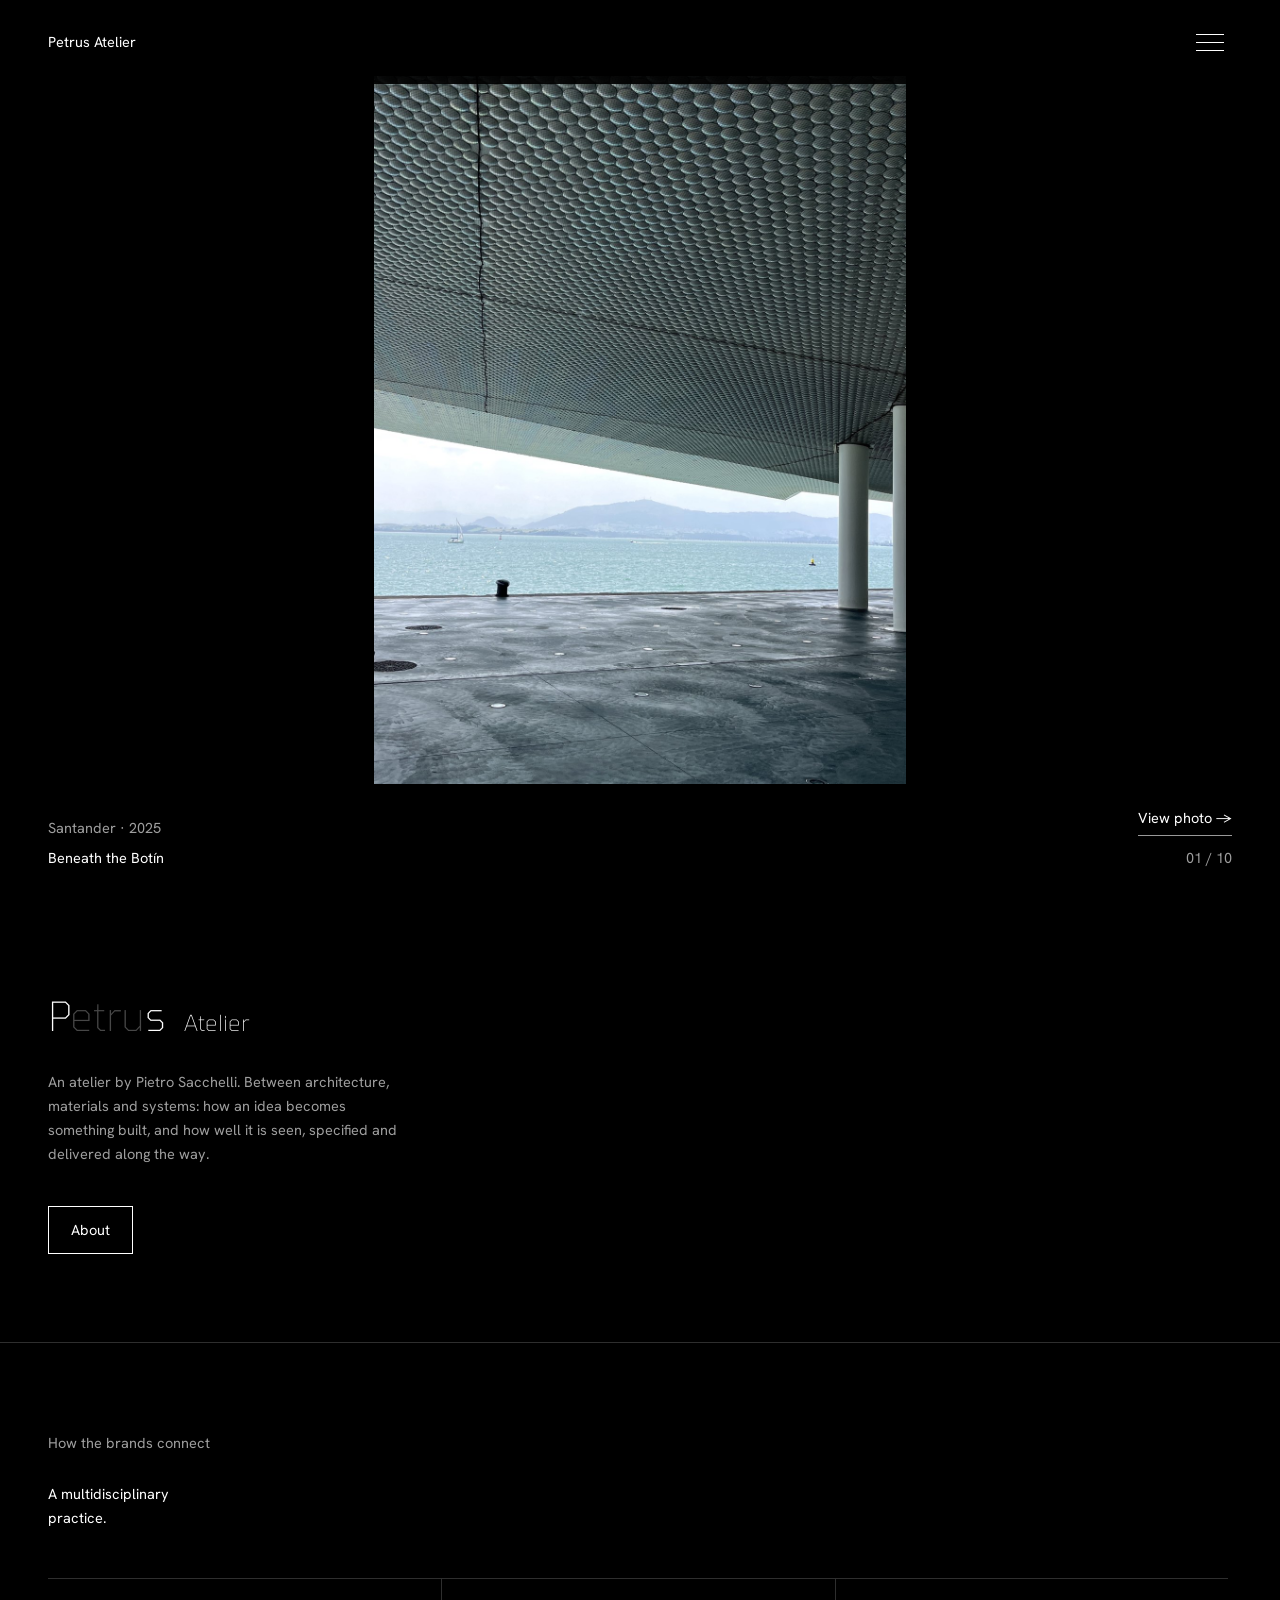
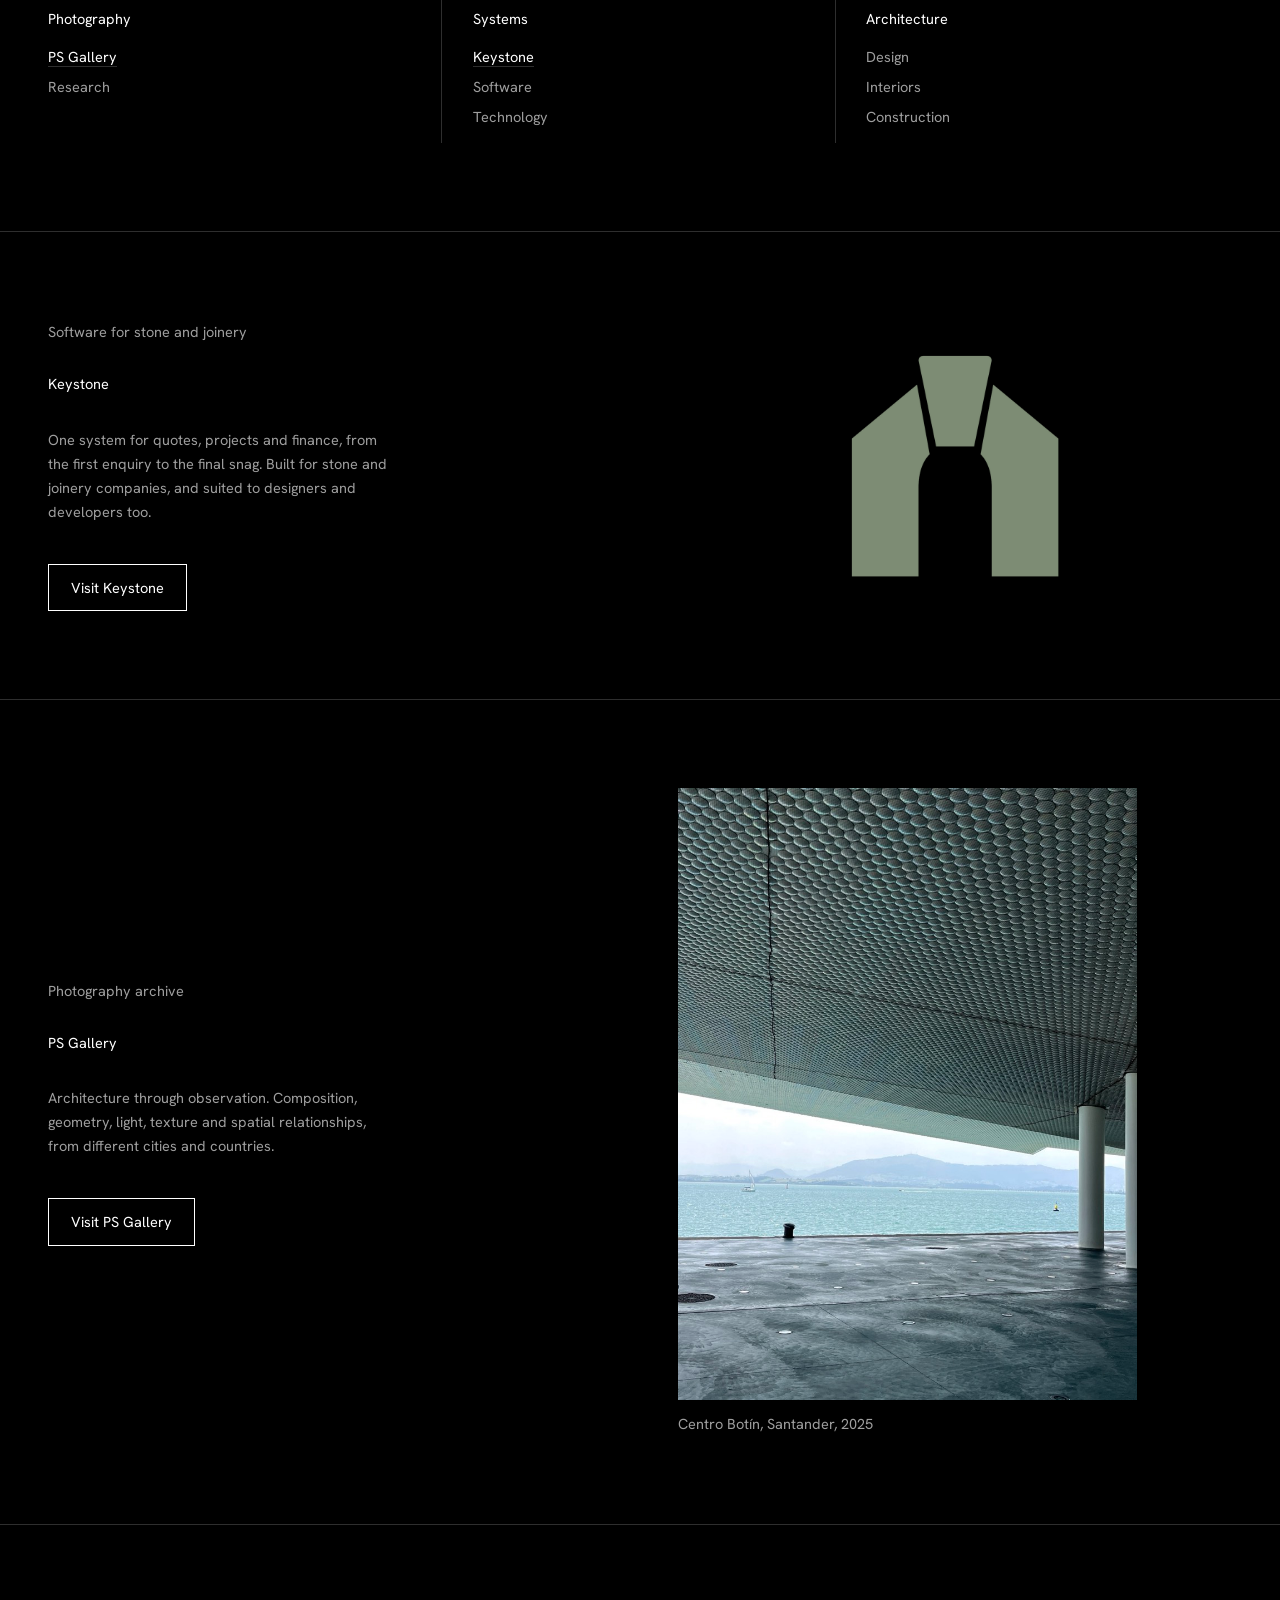
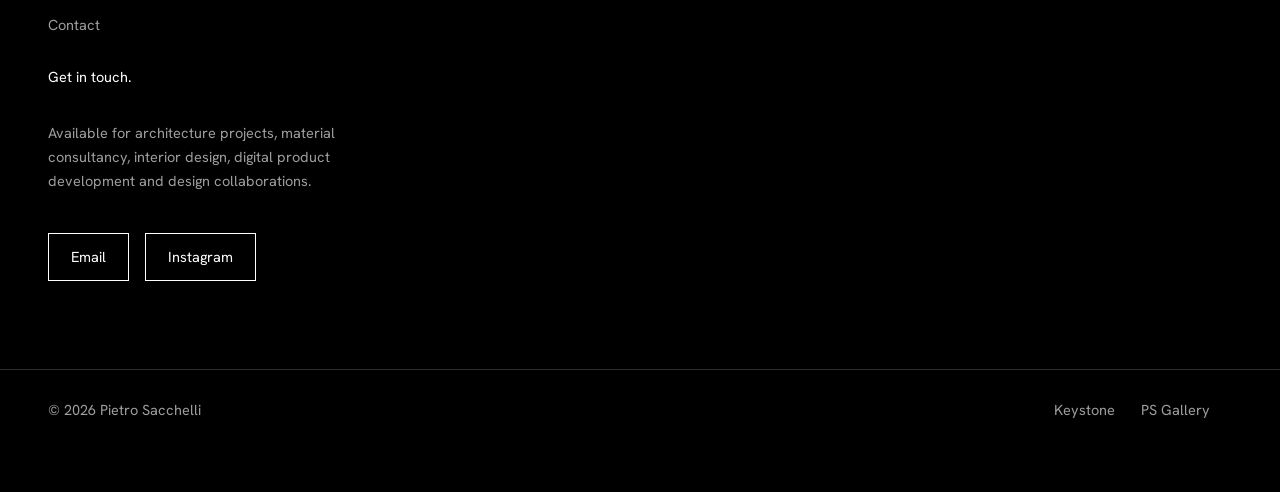
==== index.html @ 9998ed53 "Atelier next to Petrus, same font Co-Authored-By: Claude Sonnet 5.5 <noreply@anthropic.com>" ====
<!DOCTYPE html>
<html lang="en">
<head>
<meta charset="UTF-8">
<meta name="viewport" content="width=device-width, initial-scale=1.0">
<title>Petrus Atelier — Architecture, systems and photography</title>
<meta name="description" content="Petrus Atelier by Pietro Sacchelli: architecture and design, Keystone software for stone and joinery and the PS Gallery photography archive.">
<meta property="og:title" content="Petrus Atelier">
<meta property="og:description" content="Between architecture, materials and systems.">
<meta property="og:image" content="images/ps-gallery-botin.jpg">
<link rel="icon" href="images/keystone-mark.svg">
<link rel="preconnect" href="https://fonts.googleapis.com">
<link rel="preconnect" href="https://fonts.gstatic.com" crossorigin>
<link href="https://fonts.googleapis.com/css2?family=Hanken+Grotesk:wght@200;300;400;500&family=Tomorrow:wght@200&display=swap" rel="stylesheet">
<link rel="stylesheet" href="styles.css?v=19">
</head>
<body class="compact">
<a class="skip" href="#main">Skip to content</a>

<header class="site-header">
  <a class="logo" href="index.html">Petrus Atelier</a>
  <button class="menu-btn" type="button" aria-expanded="false" aria-controls="menu" aria-label="Open menu"><span></span><span></span><span></span></button>
</header>

<nav class="menu" id="menu" aria-label="Menu" inert>
  <ul>
    <li><a href="index.html">Petrus Atelier</a></li>
    <li><a href="about.html">About</a></li>
    <li><a href="#" data-site="keystone">Keystone</a></li>
    <li><a href="#" data-site="psgallery">PS Gallery</a></li>
    <li><a href="index.html#contact">Contact</a></li>
    <li><a class="ext" href="https://www.instagram.com/psgallery.jpg" target="_blank" rel="noopener">Instagram</a></li>
  </ul>
</nav>

<main id="main">
<section class="stage" data-stage aria-roledescription="carousel" aria-label="Photographs by Pietro Sacchelli">
  <div class="stage-imgs" data-imgs>
    <img src="images/slides/01.jpg" alt="Beneath the Botín, Santander" data-name="Beneath the Botín" data-place="Santander · 2025" data-go="/psgallery/photo/santander-01">
    <img src="images/slides/02.jpg" alt="La Casa di Marmo, Milan" data-name="La Casa di Marmo" data-place="Milan · 2026" data-go="/psgallery/photo/milan-01" loading="lazy">
    <img src="images/slides/03.jpg" alt="Future Sink, Milan" data-name="Future Sink" data-place="Milan · 2022" data-go="/psgallery/photo/milan-02" loading="lazy">
    <img src="images/slides/04.jpg" alt="Finlandia Hall, Helsinki" data-name="Finlandia Hall" data-place="Helsinki · 2024" data-go="/psgallery/photo/helsinki-02" loading="lazy">
    <img src="images/slides/05.jpg" alt="A line of light, Naoshima" data-name="A line of light" data-place="Naoshima · 2018" data-go="/psgallery/photo/naoshima-01" loading="lazy">
    <img src="images/slides/06.jpg" alt="Barbican Centre, London" data-name="Barbican Centre" data-place="London · 2024" data-go="/psgallery/photo/london-03" loading="lazy">
    <img src="images/slides/07.jpg" alt="Helsinki Airport, Helsinki" data-name="Helsinki Airport" data-place="Helsinki · 2025" data-go="/psgallery/photo/helsinki-04" loading="lazy">
    <img src="images/slides/08.jpg" alt="Emersa Console, Carrara" data-name="Emersa Console" data-place="Carrara · 2025" data-go="/psgallery/photo/carrara-01" loading="lazy">
    <img src="images/slides/09.jpg" alt="Keeling House, London" data-name="Keeling House" data-place="London · 2024" data-go="/psgallery/photo/london-07" loading="lazy">
    <img src="images/slides/10.jpg" alt="Pine shore, Helsinki" data-name="Pine shore" data-place="Helsinki" data-go="/psgallery/photo/helsinki-01" loading="lazy">
  </div>
  <div class="stage-info">
    <div class="stage-text" data-text>
      <p class="stage-meta" data-meta>Santander · 2025</p>
      <h1 class="stage-title" data-title>Beneath the Botín</h1>
    </div>
    <div class="stage-right">
      <a class="stage-link" data-link href="/psgallery/photo/santander-01">View photo <span aria-hidden="true">→</span></a>
      <p class="stage-count" data-count>01 / 10</p>
    </div>
  </div>
</section>

  <section class="panel" data-caption="Petrus Atelier">
    <div class="inner">
      <h2 class="bigname hero-name fi" aria-label="Petrus Atelier"><span>P</span><span class="dim">etru</span><span>s</span></h2>
      <p class="atelier fi" aria-hidden="true">Atelier</p>
      <p class="text fi">An atelier by Pietro Sacchelli. Between architecture, materials and systems: how an idea becomes something built, and how well it is seen, specified and delivered along the way.</p>
      <a class="btn fi" href="about.html">About</a>
    </div>
  </section>

  <section class="panel" data-caption="How it connects" id="structure">
    <div class="inner wide">
      <p class="eyebrow fi">How the brands connect</p>
      <h2 class="fi">A multidisciplinary practice.</h2>
      <div class="pillars three fi">
        <div><h3>Photography</h3><p><a href="#" data-site="psgallery">PS Gallery</a></p><p>Research</p></div>
        <div><h3>Systems</h3><p><a href="#" data-site="keystone">Keystone</a></p><p>Software</p><p>Technology</p></div>
        <div><h3>Architecture</h3><p>Design</p><p>Interiors</p><p>Construction</p></div>
      </div>
    </div>
  </section>

  <section class="panel" data-caption="Keystone">
    <div class="inner">
      <p class="eyebrow fi">Software for stone and joinery</p>
      <h2 class="fi">Keystone</h2>
      <p class="text fi">One system for quotes, projects and finance, from the first enquiry to the final snag. Built for stone and joinery companies, and suited to designers and developers too.</p>
      <a class="btn fi" href="#" data-site="keystone">Visit Keystone</a>
    </div>
    <figure class="shot mark fi">
      <img src="images/keystone-mark-sage.png" alt="The Keystone logo" width="600" height="640" loading="lazy">
    </figure>
  </section>

  <section class="panel" data-caption="PS Gallery">
    <div class="inner">
      <p class="eyebrow fi">Photography archive</p>
      <h2 class="fi">PS Gallery</h2>
      <p class="text fi">Architecture through observation. Composition, geometry, light, texture and spatial relationships, from different cities and countries.</p>
      <a class="btn fi" href="#" data-site="psgallery">Visit PS Gallery</a>
    </div>
    <figure class="shot fi">
      <img src="images/ps-gallery-botin.jpg" alt="A hexagon-patterned ceiling over a waterfront terrace at the Centro Botín, Santander" width="825" height="1100" loading="lazy">
      <figcaption>Centro Botín, Santander, 2025</figcaption>
    </figure>
  </section>

  <section class="panel" data-caption="Contact" id="contact">
    <div class="inner">
      <p class="eyebrow fi">Contact</p>
      <h2 class="fi">Get in touch.</h2>
      <p class="text fi">Available for architecture projects, material consultancy, interior design, digital product development and design collaborations.</p>
      <a class="btn fi" href="mailto:pietrosacchelli17@gmail.com?subject=Enquiry">Email</a>
      <a class="btn fi" href="https://www.instagram.com/psgallery.jpg" target="_blank" rel="noopener">Instagram</a>
    </div>
  </section>

</main>

<footer>
  <div>© <span id="yr"></span> Pietro Sacchelli</div>
  <div>
    <a href="#" data-site="keystone">Keystone</a>
    <a href="#" data-site="psgallery">PS Gallery</a>
  </div>
</footer>

<script src="main.js?v=11" defer></script>
</body>
</html>
---- styles.css ----
*, *::before, *::after { box-sizing: border-box; margin: 0; padding: 0; }

:root {
  --bg: #000;
  --fg: #fff;
  --mute: rgba(255, 255, 255, 0.62);
  --line: rgba(255, 255, 255, 0.18);
  --font: 'Tomorrow', 'Chakra Petch', system-ui, sans-serif;
  --gutter: clamp(20px, 4vw, 48px);
}

html { scroll-behavior: smooth; scroll-snap-type: y proximity; scroll-padding-top: 72px; }
body {
  background: var(--bg);
  color: var(--fg);
  font-family: var(--font);
  font-weight: 300;
  font-size: 15px;
  letter-spacing: 0.04em;
  line-height: 1.65;
  -webkit-font-smoothing: antialiased;
}
a { color: inherit; }
img { max-width: 100%; display: block; }
:focus-visible { outline: 2px solid var(--fg); outline-offset: 3px; }
::selection { background: var(--fg); color: var(--bg); }
.skip { position: absolute; left: -999px; top: 8px; z-index: 20; background: var(--fg); color: var(--bg); padding: 8px 14px; }
.skip:focus { left: 8px; }

/* Header: small wordmark, minimal nav */
.site-header {
  position: fixed;
  inset: 0 0 auto 0;
  z-index: 10;
  display: flex;
  justify-content: space-between;
  align-items: center;
  gap: 24px;
  padding: 20px var(--gutter);
  background: var(--bg);
  border-bottom: 1px solid var(--line);
}
.logo { text-decoration: none; font-weight: 400; font-size: 15px; letter-spacing: 0.14em; text-transform: uppercase; white-space: nowrap; }
.nav { display: flex; gap: clamp(14px, 2.4vw, 32px); list-style: none; flex-wrap: wrap; justify-content: flex-end; }
.nav a { font-size: 12px; letter-spacing: 0.14em; text-transform: uppercase; text-decoration: none; color: var(--mute); transition: color 0.2s; }
.nav a:hover, .nav a[aria-current="page"] { color: var(--fg); }

/* Full-screen panels, one idea each */
.panel {
  position: relative;
  min-height: 100svh;
  display: flex;
  align-items: center;
  gap: clamp(32px, 6vw, 96px);
  padding: 120px var(--gutter) 110px;
  scroll-snap-align: start;
}
.panel + .panel { border-top: 1px solid var(--line); }
.panel .inner { max-width: 1100px; flex: 1 1 0; min-width: 0; }
.eyebrow { font-size: 12px; letter-spacing: 0.18em; text-transform: uppercase; color: var(--mute); margin-bottom: 28px; }
h1, h2 { font-weight: 200; line-height: 1.02; letter-spacing: -0.01em; }
h1 { font-size: clamp(2.8rem, 8vw, 7.5rem); max-width: 14ch; }
h2 { font-size: clamp(2.4rem, 6.4vw, 5.6rem); max-width: 16ch; }
.panel p.text { margin-top: 32px; max-width: 46ch; font-size: clamp(1rem, 1.5vw, 1.25rem); color: var(--mute); }
.panel p.text + p.text { margin-top: 18px; }
.btn {
  display: inline-block;
  margin-top: 40px;
  padding: 14px 32px;
  border: 1px solid var(--fg);
  font-size: 12px;
  letter-spacing: 0.16em;
  text-transform: uppercase;
  text-decoration: none;
  transition: background 0.25s, color 0.25s;
}
.btn:hover { background: var(--fg); color: var(--bg); }
.btn + .btn { margin-left: 12px; }

/* Identity: four-part structure */
.panel .inner.wide { max-width: 1180px; }
.pillars { display: grid; grid-template-columns: repeat(4, 1fr); border: 1px solid var(--line); margin-top: 48px; }
.pillars > div { padding: 28px; border-right: 1px solid var(--line); }
.pillars > div:last-child { border-right: 0; }
.pillars h3 { font-weight: 300; font-size: clamp(1.3rem, 2vw, 1.7rem); margin-bottom: 18px; }
.pillars p { color: var(--mute); margin: 0 0 6px; font-size: 15px; }
.pillars a { color: var(--fg); text-decoration: none; border-bottom: 1px solid var(--line); }
.pillars a:hover { border-color: var(--fg); }
@media (max-width: 900px) {
  .pillars { grid-template-columns: 1fr 1fr; }
  .pillars > div { border-bottom: 1px solid var(--line); }
  .pillars > div:nth-child(2n) { border-right: 0; }
  .pillars > div:nth-last-child(-n+2) { border-bottom: 0; }
}
@media (max-width: 520px) {
  .pillars { grid-template-columns: 1fr; }
  .pillars > div { border-right: 0; }
  .pillars > div:nth-last-child(2) { border-bottom: 1px solid var(--line); }
}

.shot { flex: 1 1 0; min-width: 0; align-self: center; }
.shot img { width: 100%; max-height: 68svh; object-fit: contain; object-position: left center; }
.shot figcaption { margin-top: 12px; font-size: 12px; letter-spacing: 0.14em; text-transform: uppercase; color: var(--mute); }

/* Studio page list */
.list { list-style: none; border-top: 1px solid var(--line); margin-top: 40px; max-width: 640px; }
.list li { padding: 18px 0; border-bottom: 1px solid var(--line); }
.list strong { font-weight: 400; display: block; }
.list span { color: var(--mute); font-size: 14px; }

/* Caption + counter pinned to the screen bottom, like a slide deck */
.caption {
  position: fixed;
  inset: auto 0 0 0;
  z-index: 10;
  display: grid;
  grid-template-columns: 1fr auto 1fr;
  align-items: end;
  padding: 18px var(--gutter);
  font-size: 12px;
  letter-spacing: 0.14em;
  text-transform: uppercase;
  background: var(--bg);
  border-top: 1px solid var(--line);
  pointer-events: none;
}
.caption span:nth-child(2) { font-variant-numeric: tabular-nums; }
.caption span:last-child { justify-self: end; color: var(--mute); }

/* Reveal */
.fi { opacity: 0; transform: translateY(18px); transition: opacity 0.8s ease, transform 0.8s ease; }
.fi.v { opacity: 1; transform: none; }

footer { padding: 28px var(--gutter) 70px; border-top: 1px solid var(--line); display: flex; flex-wrap: wrap; gap: 16px 28px; justify-content: space-between; font-size: 12px; letter-spacing: 0.14em; text-transform: uppercase; color: var(--mute); }
footer a { text-decoration: none; margin-right: 22px; }
footer a:hover { color: var(--fg); }

@media (prefers-reduced-motion: reduce) {
  html { scroll-behavior: auto; scroll-snap-type: none; }
  .fi { opacity: 1; transform: none; transition: none; }
}
@media (max-width: 900px) {
  .panel { flex-direction: column; align-items: flex-start; justify-content: center; }
  .shot { align-self: stretch; }
  .shot img { max-height: 32svh; }
  .panel { padding-bottom: 130px; }
}
@media (max-width: 700px) {
  html { scroll-padding-top: 110px; }
  .site-header { flex-direction: column; align-items: flex-start; gap: 10px; padding: 14px var(--gutter); }
  .nav { justify-content: flex-start; gap: 14px; }
  .panel { padding-top: 130px; }
  .caption span:last-child { display: none; }
  .caption { grid-template-columns: 1fr auto; }
  .btn + .btn { margin-left: 0; margin-top: 16px; }
}

/* Keystone panel: the logo, centred, instead of a screenshot */
.shot.mark { display: flex; align-items: center; justify-content: center; }
.shot.mark img { width: auto; max-width: 100%; height: min(26svh, 230px); object-fit: contain; object-position: center; }
@media (max-width: 900px) { .shot.mark img { height: 16svh; } .shot.mark { justify-content: flex-start; } }

.shot.mark img{max-height:50svh;width:auto;margin:0 auto}

/* The name: PETRUS, with P and S standing out and ETRU receding */
.bigname{font-weight:200;font-size:clamp(4.2rem,19vw,17rem);line-height:.9;letter-spacing:.01em;max-width:none;margin:8px 0 36px}
.bigname .dim{color:rgba(255,255,255,.28)}
.parts{display:grid;grid-template-columns:1fr 2fr 1fr;gap:clamp(16px,3vw,48px);margin:0 0 40px}
.parts div{border-top:1px solid var(--line);padding-top:14px}
.parts dt{font-family:var(--mono);font-size:11px;letter-spacing:.14em;text-transform:uppercase;color:var(--fg)}
.parts dd{margin:8px 0 0;color:var(--mute);max-width:42ch}
.panel p.text strong,.panel p.text b{font-weight:400;color:var(--fg)}
.eco{list-style:none;margin:36px 0 0;border-top:1px solid var(--line);max-width:900px}
.eco li{display:grid;grid-template-columns:220px 1fr;gap:24px;padding:16px 0;border-bottom:1px solid var(--line)}
.eco b{font-weight:400}
.eco span{color:var(--mute)}
@media (max-width:700px){.parts{grid-template-columns:1fr}.eco li{grid-template-columns:1fr;gap:4px}}

.eco a{color:var(--fg);text-decoration:none;border-bottom:1px solid var(--line)}
.eco a:hover{border-color:var(--fg)}

h2.bigname{font-size:clamp(4.2rem,19vw,17rem);max-width:none}
.parts.three{grid-template-columns:repeat(3,1fr)}
@media (max-width:700px){.parts.three{grid-template-columns:1fr}}

/* Dot cursor on devices with a mouse; touch screens keep normal behaviour */
.dot{position:fixed;left:0;top:0;width:10px;height:10px;margin:-5px 0 0 -5px;border-radius:50%;background:#fff;mix-blend-mode:difference;pointer-events:none;z-index:100;opacity:0;transition:width .2s,height .2s,margin .2s,opacity .2s}
.dot.on{opacity:1}
.dot.big{width:22px;height:22px;margin:-11px 0 0 -11px}
@media (hover:hover) and (pointer:fine){html.has-dot,html.has-dot *{cursor:none!important}}
@media (hover:none),(pointer:coarse){.dot{display:none}}

/* Phones: one compact menu row, more room above the first line */
@media (max-width:700px){
  .site-header{gap:6px;padding:12px var(--gutter) 10px}
  .nav{flex-wrap:nowrap;overflow-x:auto;gap:12px;width:100%;scrollbar-width:none;-webkit-overflow-scrolling:touch;justify-content:space-between}
  .nav::-webkit-scrollbar{display:none}
  .nav a{font-size:10.5px;letter-spacing:.07em;white-space:nowrap}
  .panel{padding-top:130px;padding-bottom:100px}
  h1{font-size:clamp(2.6rem,13vw,4rem)}
  .bigname{font-size:clamp(3.6rem,24vw,8rem)}
}

/* Less empty black: pages with short text size their panels to the content */
body.compact .panel{min-height:0;padding-block:clamp(72px,10vw,112px)}
body.compact main > .panel:first-child{padding-top:clamp(120px,16vw,170px)}
@media (max-width:700px){
  .panel{min-height:0;padding-bottom:72px}
  main > .panel:first-child{min-height:60svh}
}

.pillars.three{grid-template-columns:repeat(3,1fr)}
@media (max-width:900px){.pillars.three{grid-template-columns:1fr}.pillars.three > div{border-right:0;border-bottom:1px solid var(--line)}.pillars.three > div:last-child{border-bottom:0}}

/* Home opens with the name */
.hero-name{margin:8px 0 18px}
.atelier{font-size:clamp(1rem,2.2vw,1.8rem);letter-spacing:.62em;text-transform:uppercase;color:var(--mute);margin:0 0 36px .1em}

/* Tomorrow runs wider than Jost, so the large type is set smaller */
h1{font-size:clamp(2.2rem,5.4vw,4.4rem)}
h2{font-size:clamp(1.9rem,4vw,3.2rem)}
.bigname,h2.bigname{font-size:clamp(3rem,10vw,8rem)}
.atelier{font-size:clamp(.85rem,1.6vw,1.3rem)}
.panel p.text{font-size:clamp(.95rem,1.25vw,1.1rem)}
@media (max-width:700px){h1{font-size:clamp(2rem,9vw,2.8rem)}h2{font-size:clamp(1.7rem,7vw,2.3rem)}.bigname,h2.bigname{font-size:clamp(3rem,17vw,5rem)}}

/* Smaller text and logo */
body{font-size:14px}
.logo{font-size:13px}
.nav a,.caption,footer,.eyebrow{font-size:11px}
.btn{font-size:11px;padding:12px 26px}
.bigname,h2.bigname{font-size:clamp(2.6rem,8vw,6.2rem)}
h1{font-size:clamp(2rem,4.6vw,3.6rem)}
h2{font-size:clamp(1.7rem,3.4vw,2.7rem)}
.panel p.text{font-size:clamp(.9rem,1.1vw,1rem)}
@media (max-width:700px){.bigname,h2.bigname{font-size:clamp(2.6rem,14vw,4rem)}h1{font-size:clamp(1.8rem,8vw,2.4rem)}h2{font-size:clamp(1.5rem,6vw,2rem)}}

/* Text smaller in general */
body{font-size:13px;line-height:1.6}
.logo{font-size:12px}
.nav a,.caption,footer,.eyebrow{font-size:10.5px}
.btn{font-size:10.5px;padding:11px 22px}
.panel p.text{font-size:clamp(.82rem,.95vw,.92rem);max-width:44ch}
.eco li,.parts dd,.pillars p{font-size:13px}
h1{font-size:clamp(1.8rem,4vw,3rem)}
h2{font-size:clamp(1.5rem,3vw,2.3rem)}
.bigname,h2.bigname{font-size:clamp(2.4rem,7vw,5.2rem)}
.atelier{font-size:clamp(.75rem,1.3vw,1.05rem)}
.pillars h3{font-size:clamp(1.05rem,1.5vw,1.3rem)}
@media (max-width:700px){h1{font-size:clamp(1.7rem,7.5vw,2.2rem)}h2{font-size:clamp(1.4rem,5.6vw,1.8rem)}.bigname,h2.bigname{font-size:clamp(2.4rem,13vw,3.6rem)}}

/* Home: sections fit their content, so there is less empty scrolling */
body.compact main > .panel:first-child{min-height:78svh;display:flex;align-items:center}
body.compact .panel{padding-block:clamp(56px,8vw,88px)}
body.compact main > .panel:first-child{padding-top:clamp(110px,14vw,150px)}

/* Photo beside the name, so the right side is not empty */
.hero-shot{align-self:center;display:flex;flex-direction:column;align-items:flex-end}
.hero-shot img{width:auto;max-width:100%;max-height:62svh;object-fit:contain;object-position:right center}
.hero-shot figcaption{text-align:right}
@media (max-width:900px){.hero-shot{align-items:flex-start}.hero-shot img{max-height:42svh;object-position:left center}.hero-shot figcaption{text-align:left}}

/* Photograph pile beside the name, like the CAKE project list: each new photo lands on top at its own
   spot, same size and sharp, and the earlier ones stay behind it */
.stack-wrap{flex:0 0 auto;width:min(30vw,340px);align-self:center;margin-left:auto}
.stack{position:relative;aspect-ratio:4/5.1;cursor:pointer}
.stack img{position:absolute;width:74%;aspect-ratio:3/4;height:auto;object-fit:cover;opacity:0;clip-path:inset(0)}
.stack img.is-enter{opacity:1;clip-path:inset(100% 0 0 0);transition:none}
.stack img.is-in{opacity:1;clip-path:inset(0);transition:clip-path 1s cubic-bezier(.7,0,.2,1)}
.stack img.is-out{opacity:0;transition:opacity .7s ease}
.stack-cap{display:flex;justify-content:space-between;gap:12px;margin:10px 0 0;font-size:10.5px;letter-spacing:.1em;text-transform:uppercase;color:var(--mute)}
@media (prefers-reduced-motion:reduce){.stack img{transition:none!important}}
@media (max-width:900px){.stack-wrap{width:min(70vw,300px);margin-left:0}}

/* ---- Menu: three lines open a full black page ---- */
.site-header{border-bottom:0;background:rgba(0,0,0,.92);z-index:110}
body.menu-open .site-header{background:transparent}
.menu-btn{background:none;border:0;color:var(--fg);width:44px;height:44px;display:grid;place-content:center;gap:7px;cursor:pointer}
.menu-btn span{display:block;width:28px;height:1px;background:currentColor;transition:transform .3s ease,opacity .3s ease}
.menu-btn[aria-expanded="true"] span:nth-child(1){transform:translateY(8px) rotate(45deg)}
.menu-btn[aria-expanded="true"] span:nth-child(2){opacity:0}
.menu-btn[aria-expanded="true"] span:nth-child(3){transform:translateY(-8px) rotate(-45deg)}
.menu{position:fixed;inset:0;z-index:100;background:#000;display:flex;align-items:center;padding:88px var(--gutter) 48px;opacity:0;visibility:hidden;transition:opacity .35s ease,visibility .35s}
body.menu-open .menu{opacity:1;visibility:visible}
body.menu-open{overflow:hidden}
.menu ul{list-style:none}
.menu a{display:inline-block;text-decoration:none;font-weight:200;font-size:clamp(2.2rem,7vw,5rem);line-height:1.2;letter-spacing:-.01em;color:var(--mute);transition:color .2s}
.menu a:hover,.menu a:focus-visible{color:var(--fg)}
.menu a.ext::after{content:" ↗";font-size:.38em;vertical-align:.7em}
@media (max-width:700px){
  .site-header{flex-direction:row;align-items:center;gap:12px;padding:8px var(--gutter)}
}

/* ---- Photo stage: one photograph on a white mat, changing, with its name ---- */
.stage{height:100svh;min-height:540px;padding:76px var(--gutter) 0;display:flex;flex-direction:column}
.stage-imgs{position:relative;flex:1;min-height:0}
.stage-imgs img{position:absolute;inset:0;margin:auto;width:auto;height:auto;max-width:100%;max-height:100%;box-sizing:border-box;padding:clamp(10px,1.5vw,20px);background:#fff;opacity:0;transform:translateX(28px);transition:opacity 1.1s ease,transform 1.6s cubic-bezier(.2,.7,.2,1);cursor:pointer}
.stage-imgs img.on{opacity:1;transform:none}
.stage-imgs img.off{opacity:0;transform:translateX(-28px)}
.stage-info{display:grid;grid-template-columns:1fr auto;gap:10px 32px;align-items:end;padding:22px 0 30px}
.stage-text{transition:opacity .35s ease}
.stage-text.swap{opacity:0}
.stage-meta{font-size:12px;letter-spacing:.14em;text-transform:uppercase;color:var(--mute)}
.stage-title{font-size:clamp(1.7rem,3.4vw,2.9rem);font-weight:200;line-height:1.1;letter-spacing:-.01em;margin-top:6px}
.stage-right{display:flex;flex-direction:column;align-items:flex-end;gap:10px}
.stage-link{font-size:12px;letter-spacing:.14em;text-transform:uppercase;text-decoration:none;border-bottom:1px solid rgba(255,255,255,.6);padding-bottom:5px;white-space:nowrap}
.stage-link:hover{border-color:#fff}
.stage-count{font-size:12px;letter-spacing:.1em;color:var(--mute);font-variant-numeric:tabular-nums}
@media (max-width:700px){.stage{padding-top:64px}.stage-info{grid-template-columns:1fr;gap:14px}.stage-right{flex-direction:row;justify-content:space-between;align-items:baseline;width:100%}}
@media (prefers-reduced-motion:reduce){.stage-imgs img,.stage-text{transition:none}}

/* Smaller menu and stage type */
.menu a{font-size:clamp(1.5rem,3.2vw,2.3rem);line-height:1.5}
.stage-title{font-size:clamp(1.3rem,2.3vw,2rem)}
.logo{font-size:12px}

/* Easy scrolling: no snapping, the page just flows */
html{scroll-snap-type:none;scroll-behavior:smooth}
.panel{scroll-snap-align:none}

/* Multidisciplinary practice: always a horizontal row of three */
.pillars.three{grid-template-columns:repeat(3,1fr);border:0;border-top:1px solid var(--line)}
.pillars.three > div{padding:28px clamp(10px,2.4vw,32px) 8px 0;border-right:0;border-bottom:0}
.pillars.three > div + div{padding-left:clamp(10px,2.4vw,32px);border-left:1px solid var(--line)}
.pillars.three h3{font-size:clamp(.95rem,3.4vw,1.5rem);margin-bottom:14px}
.pillars.three p{font-size:clamp(.78rem,2.6vw,.95rem)}
.stage-imgs img{padding:0;background:none}

/* Cursor dot: always visible, on dark and light photographs */
.dot{mix-blend-mode:normal;background:#fff;box-shadow:0 0 0 1.5px rgba(0,0,0,.75)}

/* Normal cursor everywhere */
.dot{display:none!important}
html.has-dot,html.has-dot *{cursor:auto!important}
a,button,summary,[role=button],.stage-imgs img{cursor:pointer!important}

/* Type: Hanken Grotesk, one size for everything (like reefturner.studio), plain and unspaced */
:root{--font:'Hanken Grotesk','Inter',system-ui,sans-serif}
body{font-family:var(--font)}
body *:not(.bigname):not(.bigname *):not(.atelier):not(svg):not(svg *){font-family:var(--font);font-size:14.5px!important;line-height:1.65!important;letter-spacing:0!important;text-transform:none!important;font-weight:400!important}
.bigname,.atelier{font-family:var(--font);letter-spacing:0}
.stage-title{max-width:none!important}

/* Petrus: mixed case, 40px, thin Tomorrow letters, "etru" dim */
.bigname,h2.bigname,h1.bigname{font-family:'Tomorrow','Chakra Petch',system-ui,sans-serif;font-weight:200!important;font-size:40px!important;line-height:1.05;letter-spacing:0}
.bigname .dim{font-size:1em}

/* A bit smaller, and no all-caps anywhere */
.atelier{text-transform:none!important;letter-spacing:.02em!important}

/* Atelier line a bit bigger */
.atelier{font-size:22px!important;line-height:1.2}

/* Atelier sits next to Petrus on the same line */
.hero-name{display:inline-block!important;margin:6px 14px 0 0!important;vertical-align:baseline}
.atelier{display:inline-block!important;margin:0 0 0 0!important;vertical-align:baseline}
.atelier + .text{margin-top:28px}
.atelier{font-family:'Tomorrow','Chakra Petch',system-ui,sans-serif!important;font-weight:200!important;letter-spacing:0!important;color:var(--fg)}
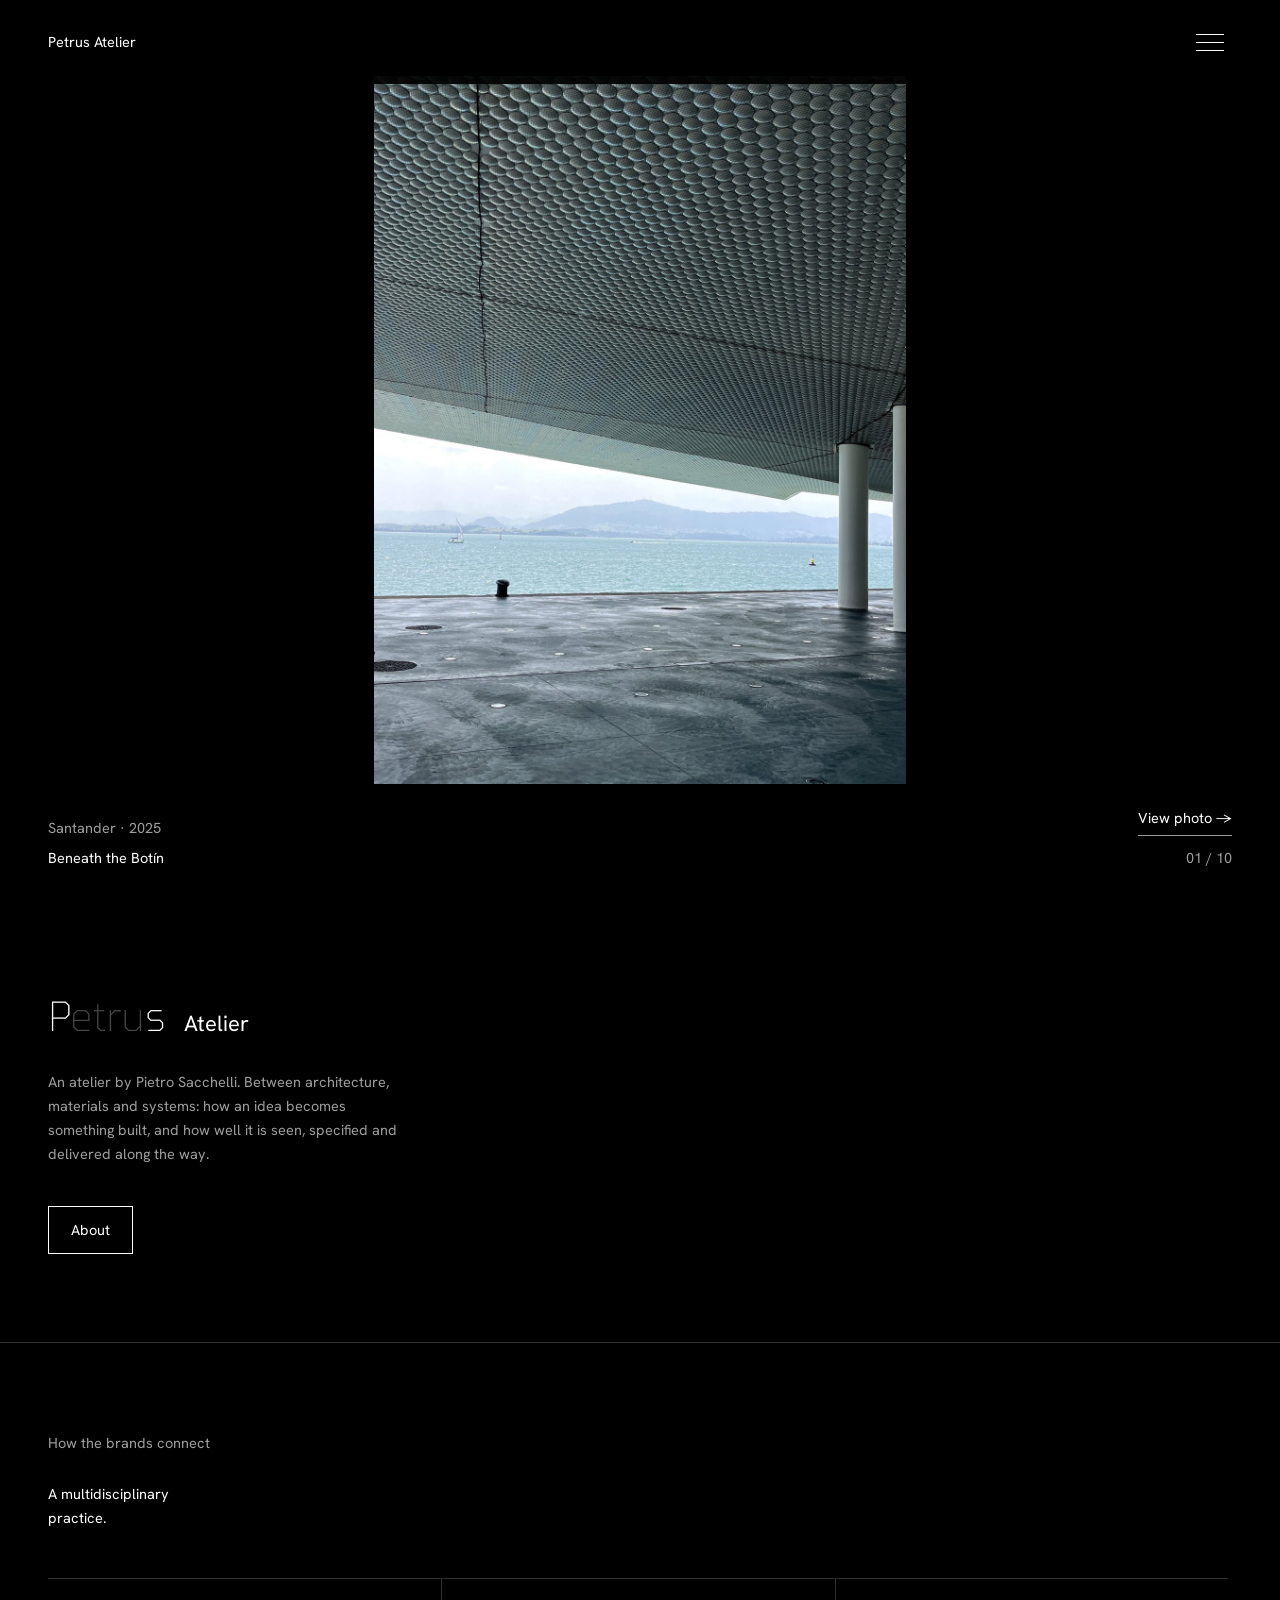
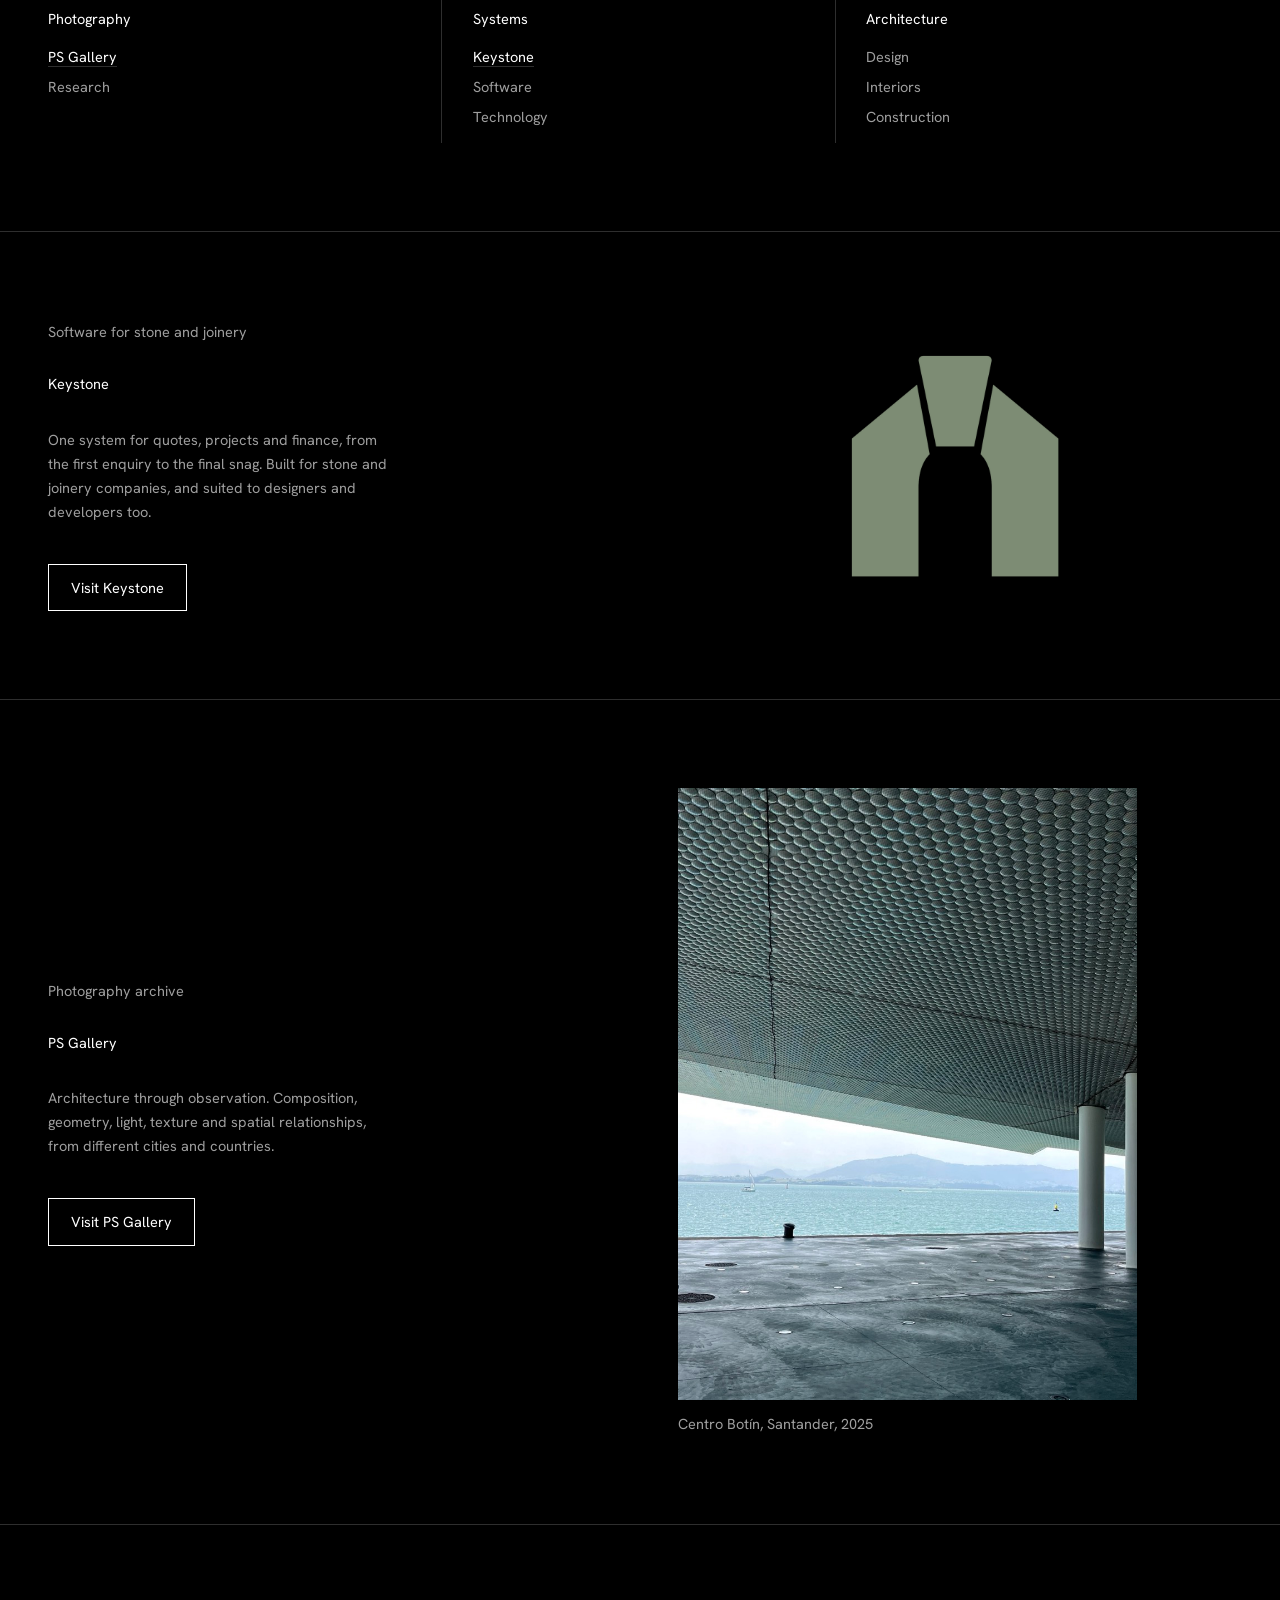
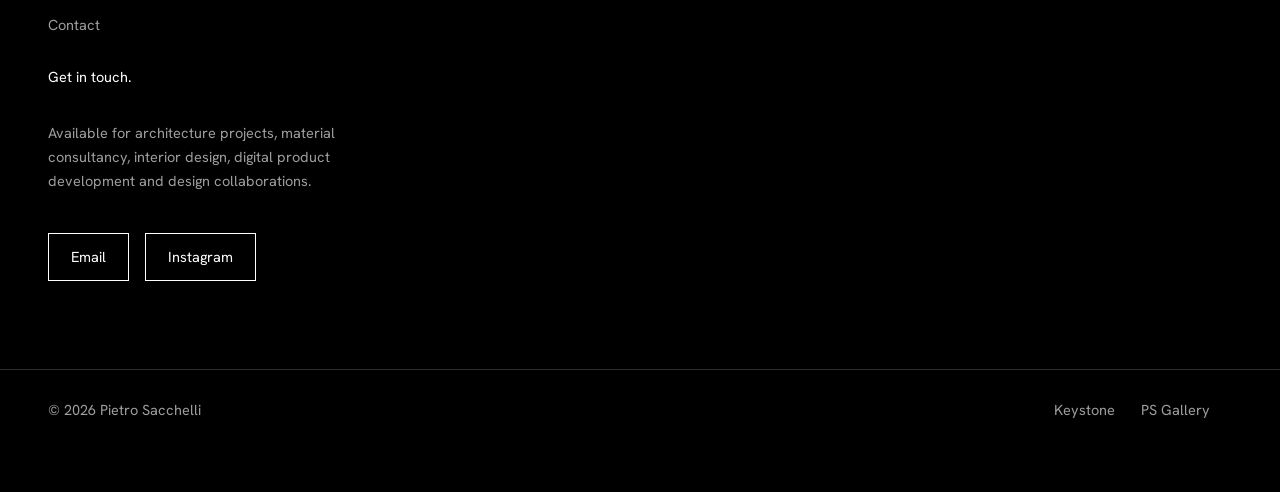
==== commit 54846b1f: "Atelier in the body font Co-Authored-By: Claude Sonnet 5.5 <noreply@anthropic.com>" ====
--- a/index.html
+++ b/index.html
@@ -12,7 +12,7 @@
 <link rel="preconnect" href="https://fonts.googleapis.com">
 <link rel="preconnect" href="https://fonts.gstatic.com" crossorigin>
 <link href="https://fonts.googleapis.com/css2?family=Hanken+Grotesk:wght@200;300;400;500&family=Tomorrow:wght@200&display=swap" rel="stylesheet">
-<link rel="stylesheet" href="styles.css?v=19">
+<link rel="stylesheet" href="styles.css?v=20">
 </head>
 <body class="compact">
 <a class="skip" href="#main">Skip to content</a>
--- a/styles.css
+++ b/styles.css
@@ -355,4 +355,4 @@
 .hero-name{display:inline-block!important;margin:6px 14px 0 0!important;vertical-align:baseline}
 .atelier{display:inline-block!important;margin:0 0 0 0!important;vertical-align:baseline}
 .atelier + .text{margin-top:28px}
-.atelier{font-family:'Tomorrow','Chakra Petch',system-ui,sans-serif!important;font-weight:200!important;letter-spacing:0!important;color:var(--fg)}
+.atelier{font-family:var(--font)!important;font-weight:400!important;letter-spacing:0!important;color:var(--fg)}
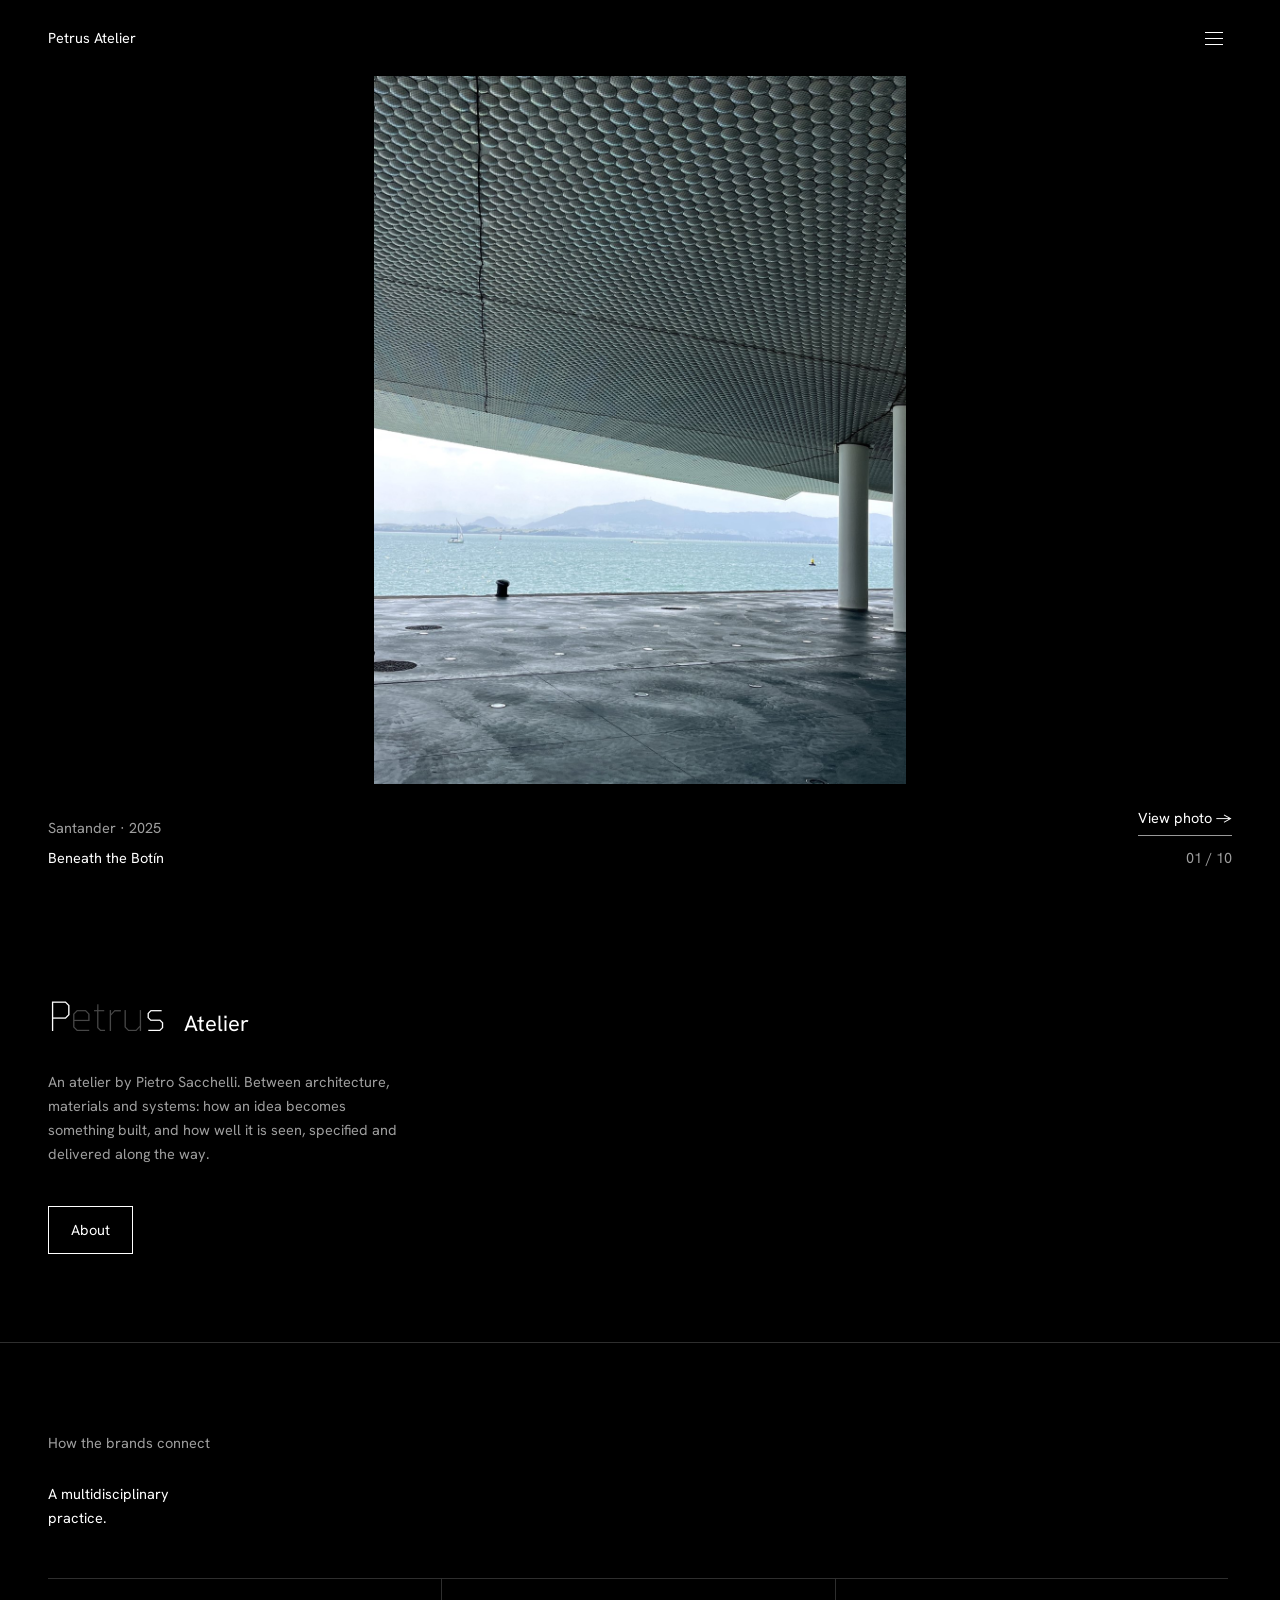
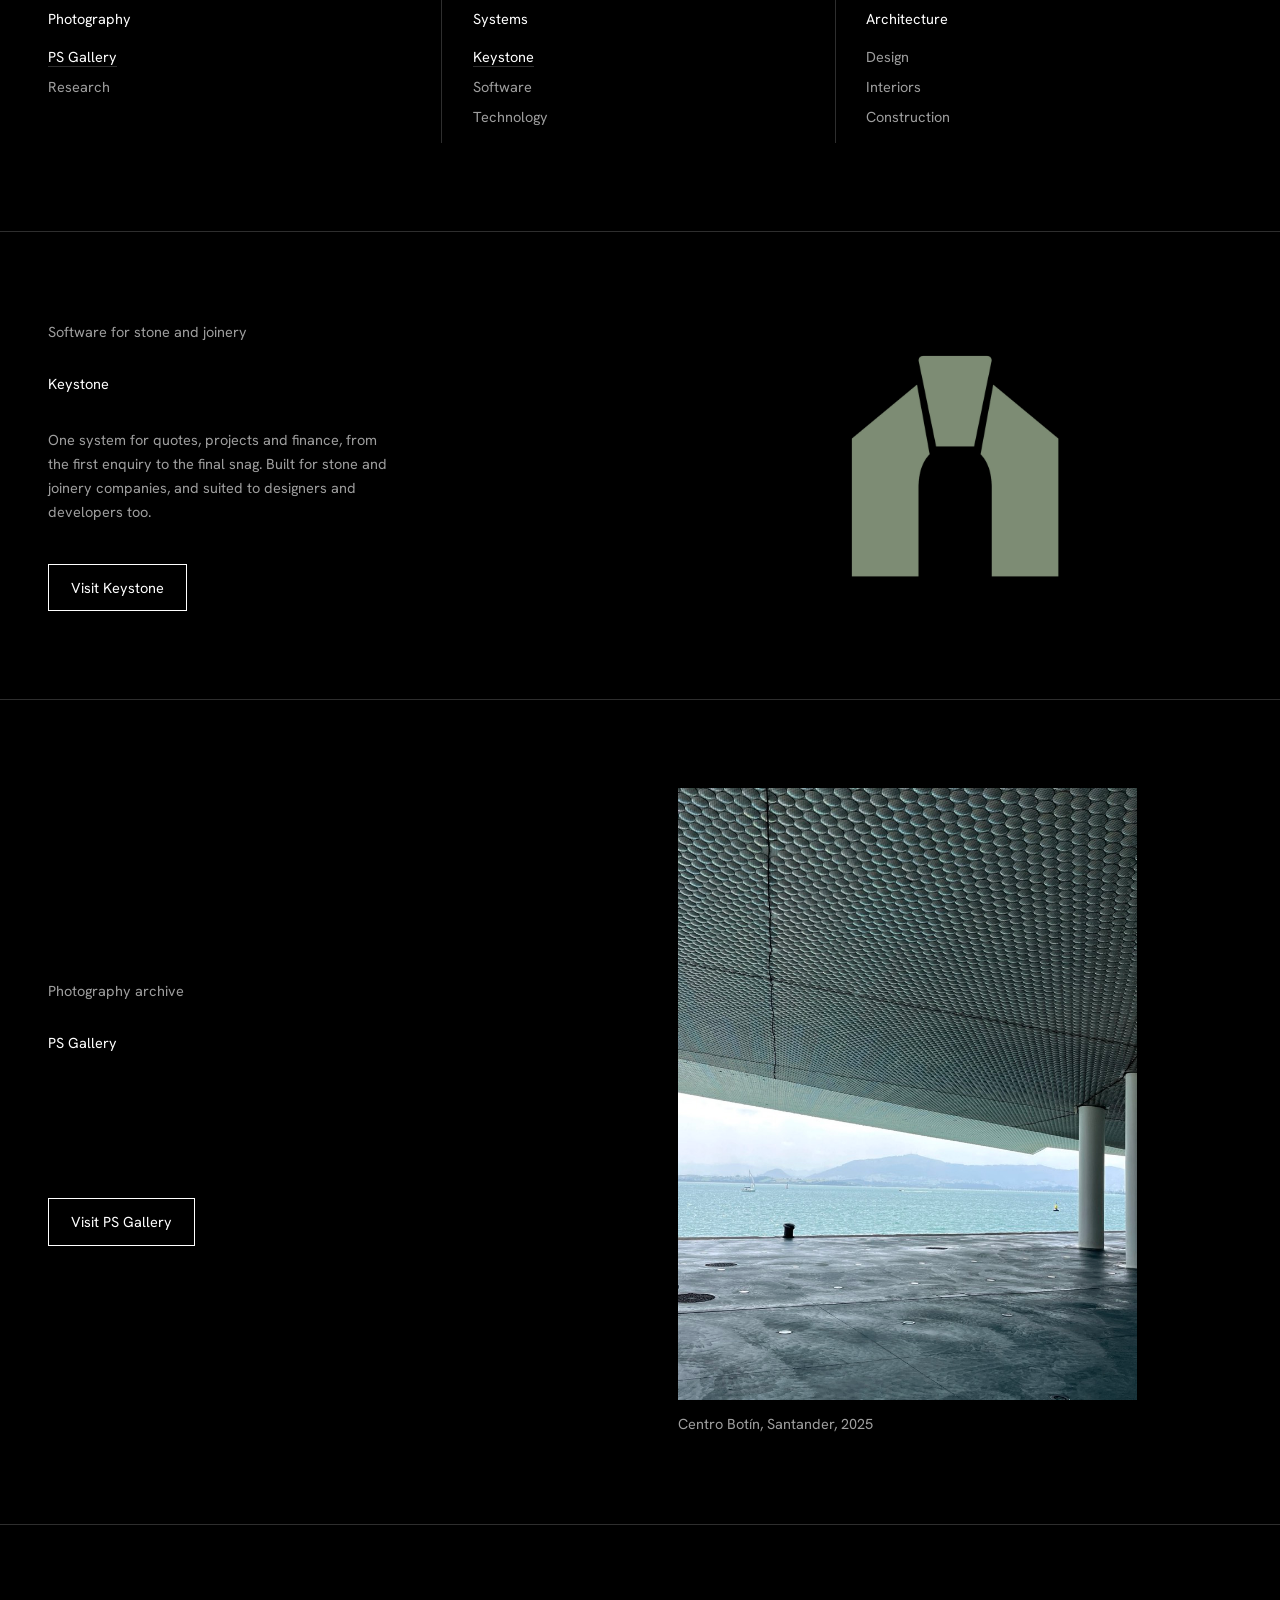
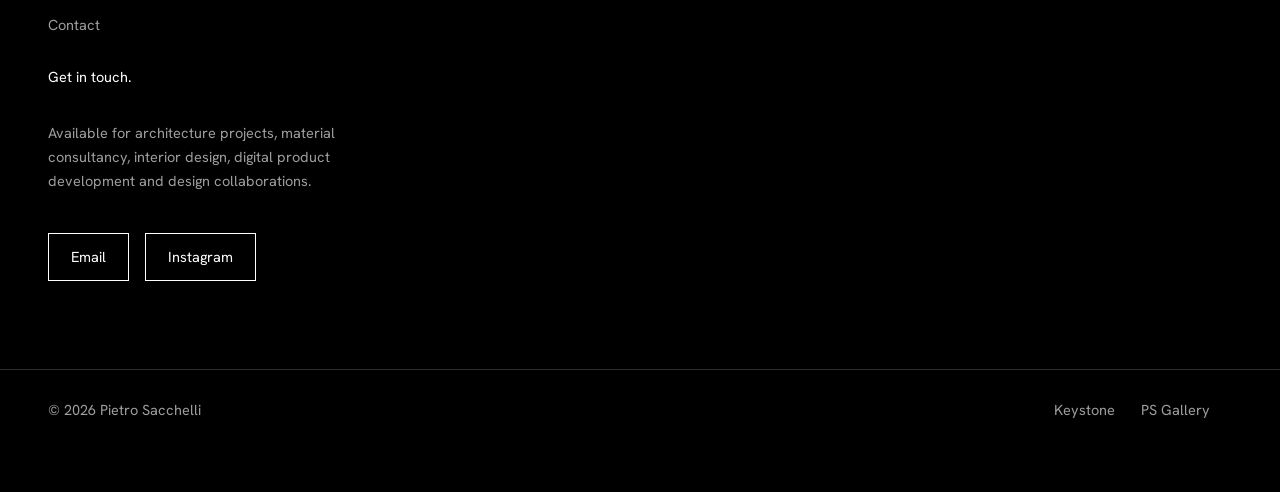
==== commit d0f38dcb: "Smaller menu icon Co-Authored-By: Claude Sonnet 5.5 <noreply@anthropic.com>" ====
--- a/index.html
+++ b/index.html
@@ -12,7 +12,7 @@
 <link rel="preconnect" href="https://fonts.googleapis.com">
 <link rel="preconnect" href="https://fonts.gstatic.com" crossorigin>
 <link href="https://fonts.googleapis.com/css2?family=Hanken+Grotesk:wght@200;300;400;500&family=Tomorrow:wght@200&display=swap" rel="stylesheet">
-<link rel="stylesheet" href="styles.css?v=20">
+<link rel="stylesheet" href="styles.css?v=23">
 </head>
 <body class="compact">
 <a class="skip" href="#main">Skip to content</a>
--- a/styles.css
+++ b/styles.css
@@ -356,3 +356,20 @@
 .atelier{display:inline-block!important;margin:0 0 0 0!important;vertical-align:baseline}
 .atelier + .text{margin-top:28px}
 .atelier{font-family:var(--font)!important;font-weight:400!important;letter-spacing:0!important;color:var(--fg)}
+
+/* Phones: text a notch smaller */
+@media (max-width:700px){
+  body *:not(.bigname):not(.bigname *):not(.atelier):not(svg):not(svg *){font-size:12.5px!important}
+  .atelier{font-size:18px!important}
+  .bigname,h2.bigname,h1.bigname{font-size:34px!important}
+}
+
+/* Straight vertical scrolling: nothing may push the page sideways */
+html,body{overflow-x:clip;overscroll-behavior-x:none}
+.stage{overflow:hidden}
+
+/* Smaller three-line menu button */
+.menu-btn{width:36px;height:36px;gap:5px}
+.menu-btn span{width:18px}
+.menu-btn[aria-expanded="true"] span:nth-child(1){transform:translateY(6px) rotate(45deg)}
+.menu-btn[aria-expanded="true"] span:nth-child(3){transform:translateY(-6px) rotate(-45deg)}
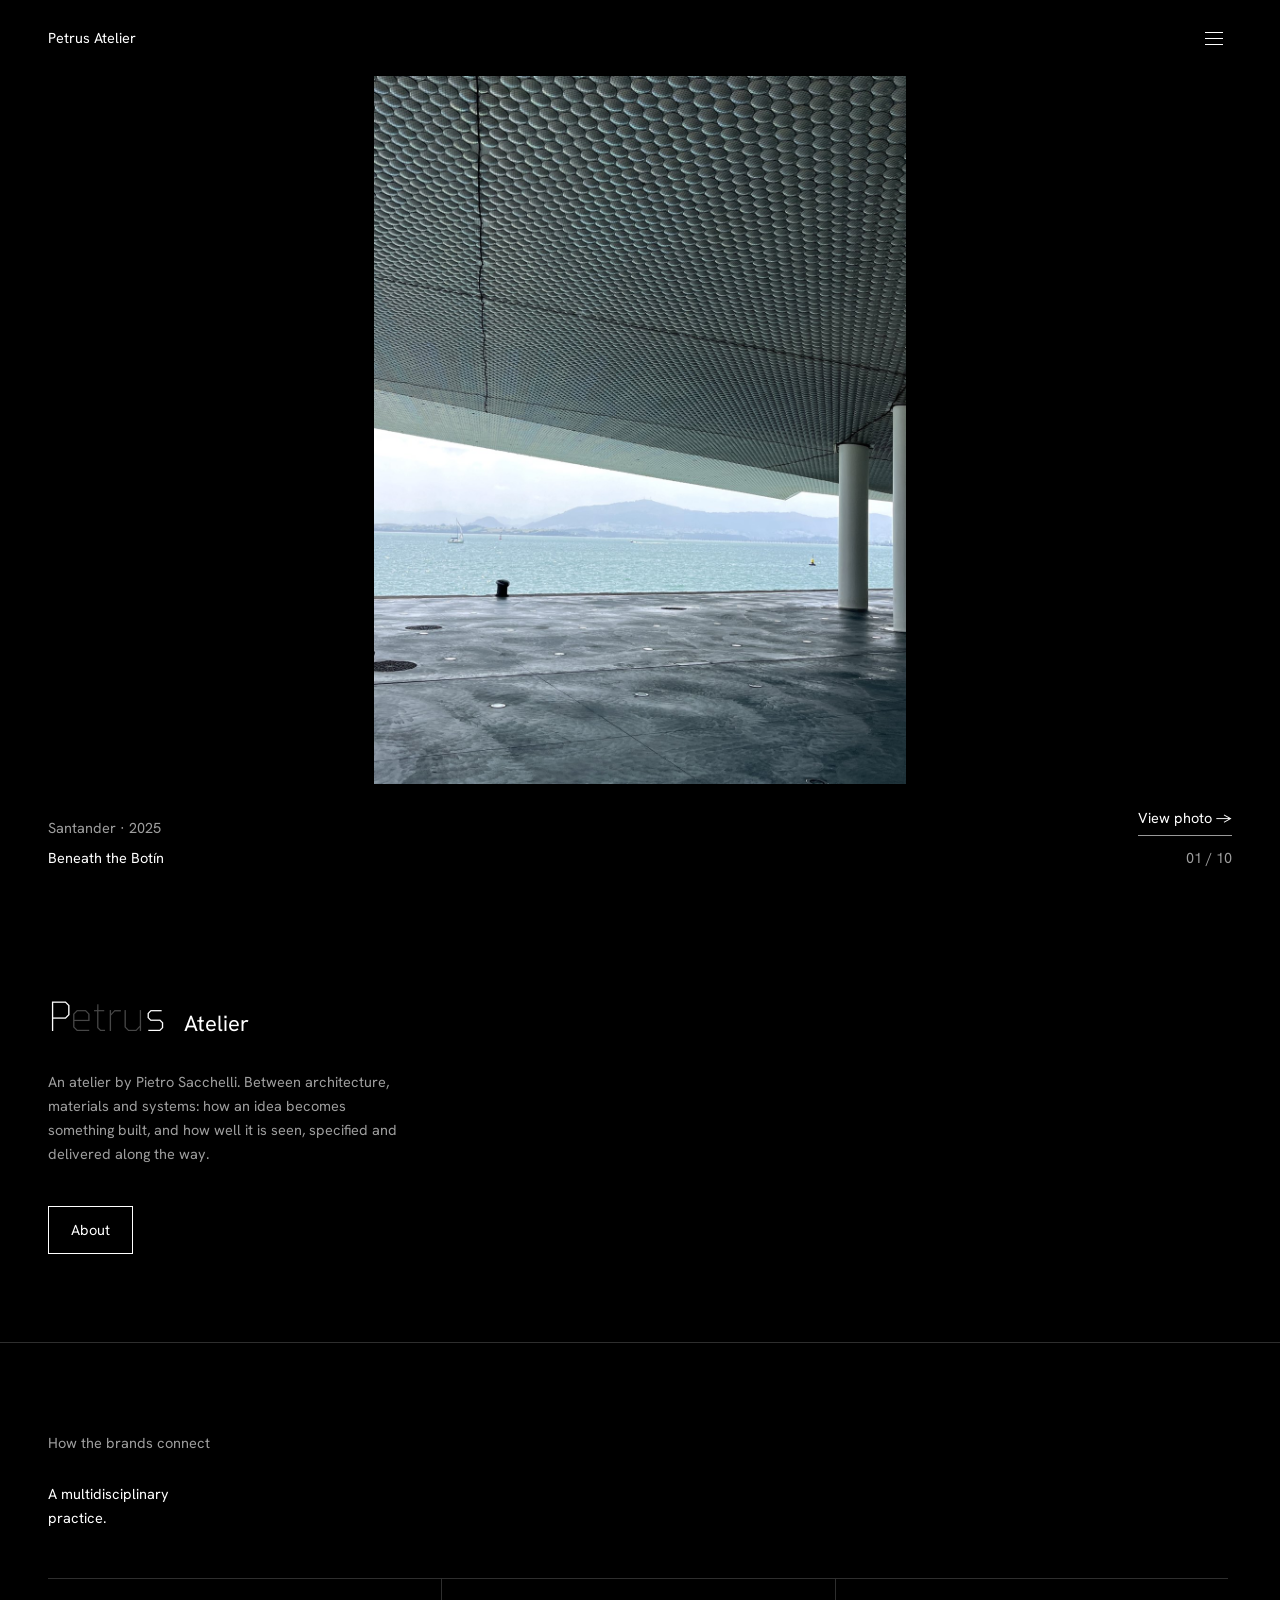
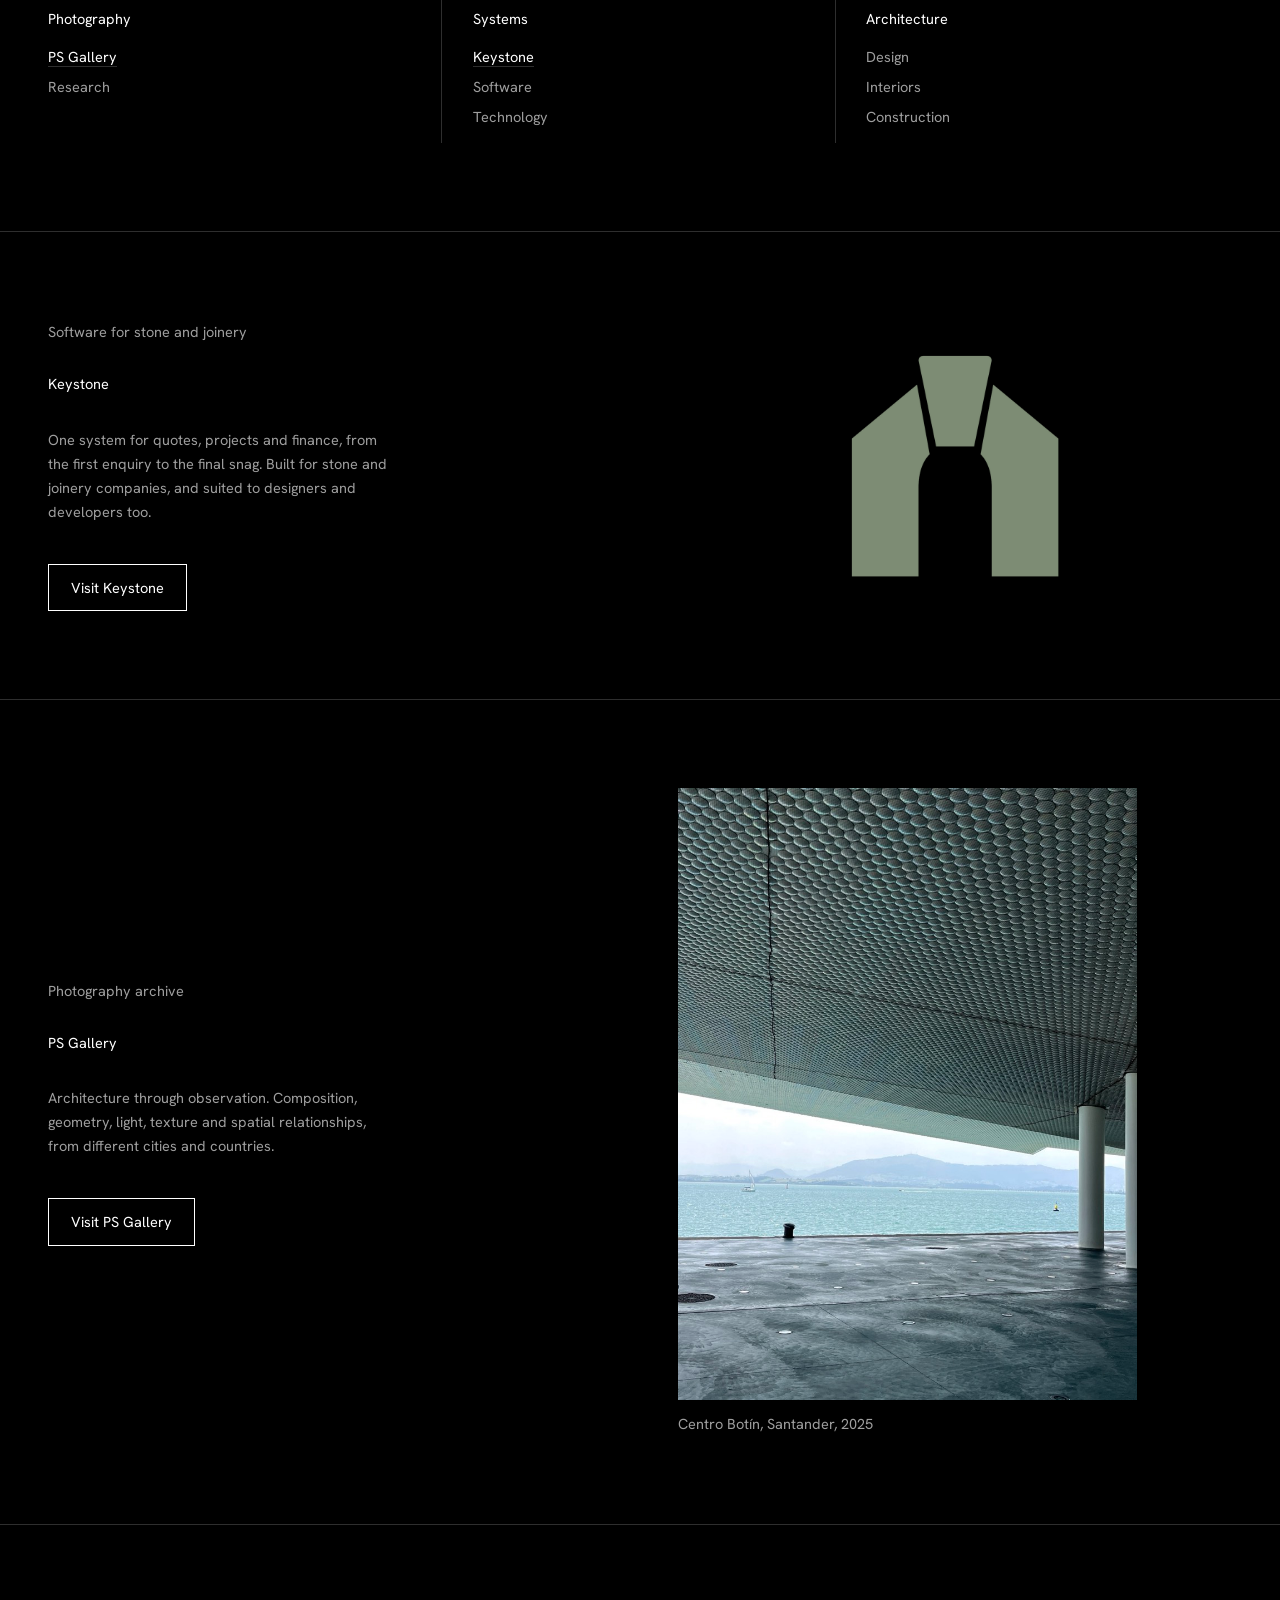
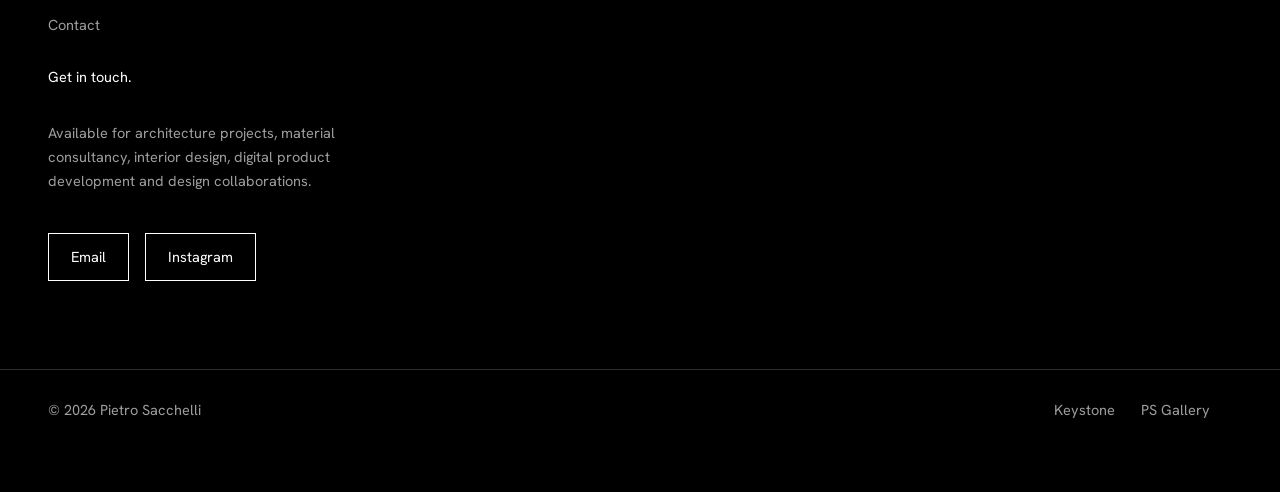
==== commit 45baa8e4: "Phone menu: bigger links, more spacing Co-Authored-By: Claude Sonnet 5.5 <noreply@anthropic.com>" ====
--- a/index.html
+++ b/index.html
@@ -12,7 +12,7 @@
 <link rel="preconnect" href="https://fonts.googleapis.com">
 <link rel="preconnect" href="https://fonts.gstatic.com" crossorigin>
 <link href="https://fonts.googleapis.com/css2?family=Hanken+Grotesk:wght@200;300;400;500&family=Tomorrow:wght@200&display=swap" rel="stylesheet">
-<link rel="stylesheet" href="styles.css?v=23">
+<link rel="stylesheet" href="styles.css?v=24">
 </head>
 <body class="compact">
 <a class="skip" href="#main">Skip to content</a>
--- a/styles.css
+++ b/styles.css
@@ -373,3 +373,9 @@
 .menu-btn span{width:18px}
 .menu-btn[aria-expanded="true"] span:nth-child(1){transform:translateY(6px) rotate(45deg)}
 .menu-btn[aria-expanded="true"] span:nth-child(3){transform:translateY(-6px) rotate(-45deg)}
+
+/* Phone menu: links a little bigger with more space between lines */
+@media (max-width:700px){
+  body #menu a{font-size:17px!important;line-height:1.3!important}
+  #menu li{margin:0 0 20px}
+}
